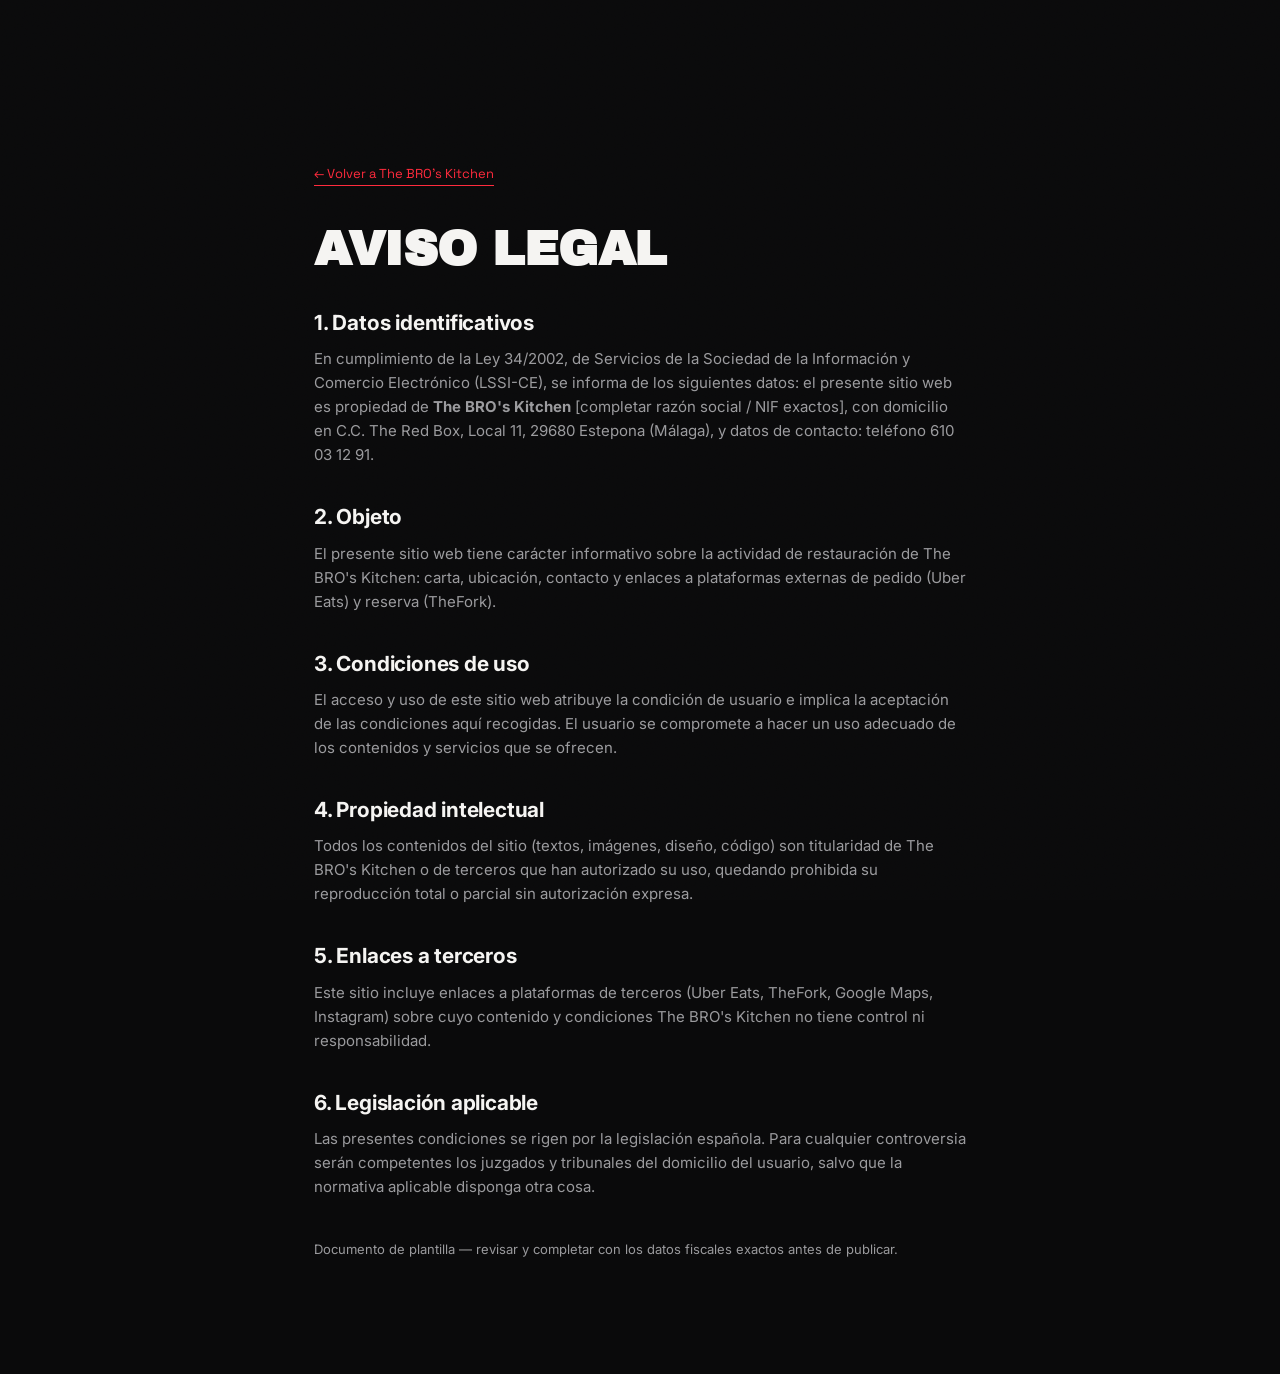
==== legal/aviso-legal.html @ 8e73193a "Primera versión: landing The BRO's Kitchen (asian fusion & burgers, Estepona) Página de una sola sec" ====
<!DOCTYPE html>
<html lang="es">
<head>
<meta charset="UTF-8">
<meta name="viewport" content="width=device-width, initial-scale=1">
<title>Aviso legal — The BRO's Kitchen</title>
<meta name="robots" content="noindex, follow">
<link rel="icon" type="image/svg+xml" href="../img/favicon.svg">
<link rel="preconnect" href="https://fonts.googleapis.com">
<link href="https://fonts.googleapis.com/css2?family=Archivo+Black&family=Inter:wght@400;500;600;700&family=Space+Grotesk:wght@500;600;700&display=swap" rel="stylesheet">
<link rel="stylesheet" href="../css/style.css">
</head>
<body>
<div class="grain"></div>
<div class="legal-page">
  <a href="../index.html" class="legal-back">← Volver a The BRO's Kitchen</a>
  <h1>Aviso legal</h1>

  <h2>1. Datos identificativos</h2>
  <p>En cumplimiento de la Ley 34/2002, de Servicios de la Sociedad de la Información y Comercio Electrónico (LSSI-CE), se informa de los siguientes datos: el presente sitio web es propiedad de <strong>The BRO's Kitchen</strong> [completar razón social / NIF exactos], con domicilio en C.C. The Red Box, Local 11, 29680 Estepona (Málaga), y datos de contacto: teléfono 610 03 12 91.</p>

  <h2>2. Objeto</h2>
  <p>El presente sitio web tiene carácter informativo sobre la actividad de restauración de The BRO's Kitchen: carta, ubicación, contacto y enlaces a plataformas externas de pedido (Uber Eats) y reserva (TheFork).</p>

  <h2>3. Condiciones de uso</h2>
  <p>El acceso y uso de este sitio web atribuye la condición de usuario e implica la aceptación de las condiciones aquí recogidas. El usuario se compromete a hacer un uso adecuado de los contenidos y servicios que se ofrecen.</p>

  <h2>4. Propiedad intelectual</h2>
  <p>Todos los contenidos del sitio (textos, imágenes, diseño, código) son titularidad de The BRO's Kitchen o de terceros que han autorizado su uso, quedando prohibida su reproducción total o parcial sin autorización expresa.</p>

  <h2>5. Enlaces a terceros</h2>
  <p>Este sitio incluye enlaces a plataformas de terceros (Uber Eats, TheFork, Google Maps, Instagram) sobre cuyo contenido y condiciones The BRO's Kitchen no tiene control ni responsabilidad.</p>

  <h2>6. Legislación aplicable</h2>
  <p>Las presentes condiciones se rigen por la legislación española. Para cualquier controversia serán competentes los juzgados y tribunales del domicilio del usuario, salvo que la normativa aplicable disponga otra cosa.</p>

  <p style="margin-top:40px; font-size:13px;">Documento de plantilla — revisar y completar con los datos fiscales exactos antes de publicar.</p>
</div>
<script>document.querySelector('.legal-page').style.opacity=1;</script>
</body>
</html>
---- css/style.css ----
/* ==========================================================================
   THE BRO'S KITCHEN — stylesheet
   ========================================================================== */

:root {
  --black: #0a0a0b;
  --carbon: #111113;
  --carbon-2: #17171a;
  --line: rgba(255, 255, 255, 0.1);
  --line-soft: rgba(255, 255, 255, 0.06);
  --white: #f5f4f2;
  --grey: #9a9a9d;
  --grey-dim: #6a6a6d;
  --accent: #ff2a3c;
  --accent-2: #ff5a3c;
  --accent-glow: rgba(255, 42, 60, 0.45);

  --f-display: 'Archivo Black', 'Arial Black', sans-serif;
  --f-body: 'Inter', 'Helvetica Neue', Arial, sans-serif;
  --f-mono: 'Space Grotesk', 'Inter', sans-serif;

  --container: 1360px;
  --pad: clamp(20px, 5vw, 64px);
  --radius: 2px;

  --ease: cubic-bezier(0.65, 0, 0.15, 1);
  --ease-out: cubic-bezier(0.16, 1, 0.3, 1);
}

/* ---------- reset ---------- */
* {
  margin: 0;
  padding: 0;
  box-sizing: border-box;
}

html {
  scroll-behavior: smooth;
  background: var(--black);
}

html.no-scroll,
body.no-scroll {
  overflow: hidden;
  height: 100%;
}

body {
  background: var(--black);
  color: var(--white);
  font-family: var(--f-body);
  font-size: 16px;
  line-height: 1.6;
  -webkit-font-smoothing: antialiased;
  -moz-osx-font-smoothing: grayscale;
  overflow-x: hidden;
  position: relative;
}

img {
  max-width: 100%;
  display: block;
}

a {
  color: inherit;
  text-decoration: none;
}

ul {
  list-style: none;
}

button {
  font: inherit;
  color: inherit;
  background: none;
  border: none;
  cursor: pointer;
}

::selection {
  background: var(--accent);
  color: var(--black);
}

:focus-visible {
  outline: 2px solid var(--accent);
  outline-offset: 3px;
}

/* film grain overlay */
.grain {
  position: fixed;
  inset: 0;
  z-index: 9000;
  pointer-events: none;
  opacity: 0.05;
  mix-blend-mode: overlay;
  background-image: url("data:image/svg+xml,%3Csvg xmlns='http://www.w3.org/2000/svg' width='120' height='120'%3E%3Cfilter id='n'%3E%3CfeTurbulence type='fractalNoise' baseFrequency='0.9' numOctaves='2' stitchTiles='stitch'/%3E%3C/filter%3E%3Crect width='100%25' height='100%25' filter='url(%23n)'/%3E%3C/svg%3E");
}

.container {
  max-width: var(--container);
  margin: 0 auto;
  padding: 0 var(--pad);
}

.section {
  position: relative;
  padding: clamp(80px, 12vw, 160px) 0;
  border-top: 1px solid var(--line-soft);
}

.section-head {
  display: flex;
  align-items: flex-end;
  justify-content: space-between;
  gap: 24px;
  margin-bottom: clamp(40px, 6vw, 80px);
  flex-wrap: wrap;
}

.eyebrow {
  display: flex;
  align-items: center;
  gap: 12px;
  font-family: var(--f-mono);
  font-size: 13px;
  letter-spacing: 0.14em;
  text-transform: uppercase;
  color: var(--accent);
  margin-bottom: 18px;
}

.eyebrow .num {
  font-weight: 700;
}

.eyebrow::before {
  content: '';
  width: 28px;
  height: 1px;
  background: var(--accent);
}

h1, h2, h3, h4 {
  font-family: var(--f-display);
  text-transform: uppercase;
  line-height: 0.98;
  letter-spacing: -0.01em;
}

.h-xl {
  font-size: clamp(2.6rem, 8vw, 6.4rem);
}

.h-lg {
  font-size: clamp(2.1rem, 5.4vw, 4rem);
}

.h-md {
  font-size: clamp(1.5rem, 3vw, 2.2rem);
}

.lede {
  font-size: clamp(1.05rem, 1.6vw, 1.25rem);
  color: var(--grey);
  max-width: 46ch;
  font-weight: 400;
}

.text-accent { color: var(--accent); }
.text-grey { color: var(--grey); }

/* ---------- buttons ---------- */
.btn {
  position: relative;
  display: inline-flex;
  align-items: center;
  gap: 10px;
  padding: 17px 30px;
  font-family: var(--f-mono);
  font-weight: 600;
  font-size: 14px;
  letter-spacing: 0.06em;
  text-transform: uppercase;
  border: 1px solid transparent;
  border-radius: var(--radius);
  overflow: hidden;
  isolation: isolate;
  white-space: nowrap;
}

.btn span { position: relative; z-index: 2; }

.btn-solid {
  background: var(--accent);
  color: var(--black);
}

.btn-solid:hover { color: var(--white); }

.btn-solid::before {
  content: '';
  position: absolute;
  inset: 0;
  background: #000;
  transform: translateY(101%);
  transition: transform 0.45s var(--ease-out);
  z-index: 1;
}

.btn-solid:hover::before { transform: translateY(0); }

.btn-outline {
  background: transparent;
  color: var(--white);
  border-color: rgba(255, 255, 255, 0.35);
  transition: border-color 0.3s var(--ease), color 0.3s var(--ease);
}

.btn-outline:hover {
  border-color: var(--accent);
  color: var(--accent);
}

.btn-block {
  width: 100%;
  justify-content: center;
  padding: 22px 30px;
  font-size: 15px;
}

.btn-arrow {
  transition: transform 0.35s var(--ease-out);
}

.btn:hover .btn-arrow { transform: translateX(4px); }

/* ---------- preloader ---------- */
.preloader {
  position: fixed;
  inset: 0;
  z-index: 10000;
  background: var(--black);
  display: flex;
  align-items: center;
  justify-content: center;
  flex-direction: column;
  gap: 18px;
}

.preloader-word {
  font-family: var(--f-display);
  font-size: clamp(1.6rem, 6vw, 3.2rem);
  letter-spacing: 0.02em;
  display: flex;
  overflow: hidden;
}

.preloader-word span {
  display: inline-block;
  transform: translateY(110%);
}

.preloader-bar {
  width: clamp(180px, 30vw, 280px);
  height: 2px;
  background: var(--line);
  overflow: hidden;
}

.preloader-bar i {
  display: block;
  width: 0%;
  height: 100%;
  background: var(--accent);
}

/* ---------- custom cursor ---------- */
.cursor-dot {
  position: fixed;
  top: 0;
  left: 0;
  width: 8px;
  height: 8px;
  border-radius: 50%;
  background: var(--accent);
  pointer-events: none;
  z-index: 9500;
  transform: translate(-50%, -50%);
  mix-blend-mode: difference;
}

.cursor-ring {
  position: fixed;
  top: 0;
  left: 0;
  width: 36px;
  height: 36px;
  border-radius: 50%;
  border: 1px solid var(--accent);
  pointer-events: none;
  z-index: 9499;
  transform: translate(-50%, -50%);
  transition: width 0.25s var(--ease-out), height 0.25s var(--ease-out), opacity 0.25s var(--ease-out);
}

.cursor-ring.is-active {
  width: 60px;
  height: 60px;
  opacity: 0.6;
}

@media (hover: none), (pointer: coarse) {
  .cursor-dot, .cursor-ring { display: none; }
}

/* ---------- header ---------- */
.site-header {
  position: fixed;
  top: 0;
  left: 0;
  right: 0;
  z-index: 900;
  padding: 22px 0;
  transition: padding 0.4s var(--ease), background-color 0.4s var(--ease), border-color 0.4s var(--ease), backdrop-filter 0.4s var(--ease);
  border-bottom: 1px solid transparent;
}

.site-header.is-scrolled {
  padding: 14px 0;
  background: rgba(10, 10, 11, 0.86);
  backdrop-filter: blur(10px);
  border-color: var(--line-soft);
}

.site-header .container {
  display: flex;
  align-items: center;
  justify-content: space-between;
  gap: 20px;
}

.wordmark {
  font-family: var(--f-display);
  font-size: clamp(15px, 1.6vw, 19px);
  letter-spacing: -0.01em;
  display: flex;
  align-items: center;
  gap: 10px;
}

.wordmark .dot { color: var(--accent); }

.nav-links {
  display: flex;
  align-items: center;
  gap: clamp(18px, 2.4vw, 34px);
}

.nav-links a {
  position: relative;
  font-family: var(--f-mono);
  font-size: 13px;
  letter-spacing: 0.06em;
  text-transform: uppercase;
  color: var(--white);
  padding-bottom: 4px;
}

.nav-links a::after {
  content: '';
  position: absolute;
  left: 0;
  bottom: 0;
  width: 100%;
  height: 1px;
  background: var(--accent);
  transform: scaleX(0);
  transform-origin: right;
  transition: transform 0.35s var(--ease-out);
}

.nav-links a:hover::after {
  transform: scaleX(1);
  transform-origin: left;
}

.header-actions {
  display: flex;
  align-items: center;
  gap: 18px;
}

.nav-cta {
  padding: 13px 24px;
  font-size: 12.5px;
}

.burger {
  display: none;
  flex-direction: column;
  justify-content: center;
  gap: 6px;
  width: 32px;
  height: 32px;
  z-index: 1100;
  position: relative;
}

.burger span {
  display: block;
  width: 100%;
  height: 2px;
  background: var(--white);
  transition: transform 0.35s var(--ease), opacity 0.35s var(--ease), background 0.35s var(--ease);
}

.burger.is-open span:nth-child(1) { transform: translateY(8px) rotate(45deg); }
.burger.is-open span:nth-child(2) { opacity: 0; }
.burger.is-open span:nth-child(3) { transform: translateY(-8px) rotate(-45deg); }

/* mobile menu */
.mobile-menu {
  position: fixed;
  inset: 0;
  z-index: 1000;
  background: var(--black);
  display: flex;
  flex-direction: column;
  justify-content: center;
  padding: var(--pad);
  visibility: hidden;
  opacity: 0;
  pointer-events: none;
}

.mobile-menu.is-open {
  visibility: visible;
  opacity: 1;
  pointer-events: auto;
}

.mobile-menu nav {
  display: flex;
  flex-direction: column;
  gap: 6px;
  margin-bottom: 40px;
}

.mobile-menu nav a {
  font-family: var(--f-display);
  font-size: clamp(2.2rem, 11vw, 3.4rem);
  text-transform: uppercase;
  color: var(--white);
  opacity: 0;
  transform: translateY(30px);
}

.mobile-menu .btn {
  align-self: flex-start;
  opacity: 0;
  transform: translateY(20px);
}

.mobile-menu-foot {
  position: absolute;
  bottom: var(--pad);
  left: var(--pad);
  right: var(--pad);
  display: flex;
  justify-content: space-between;
  font-family: var(--f-mono);
  font-size: 12px;
  color: var(--grey-dim);
  letter-spacing: 0.05em;
}

/* ---------- hero ---------- */
.hero {
  position: relative;
  min-height: 100svh;
  display: flex;
  flex-direction: column;
  justify-content: flex-end;
  overflow: hidden;
  padding-top: 120px;
}

.hero-media {
  position: absolute;
  inset: 0;
  z-index: -2;
}

.hero-media img {
  width: 100%;
  height: 100%;
  object-fit: cover;
  transform: scale(1.15);
}

.hero-media::after {
  content: '';
  position: absolute;
  inset: 0;
  background:
    linear-gradient(180deg, rgba(10, 10, 11, 0.55) 0%, rgba(10, 10, 11, 0.25) 35%, rgba(10, 10, 11, 0.75) 78%, var(--black) 100%),
    linear-gradient(90deg, rgba(10, 10, 11, 0.5) 0%, transparent 40%);
}

.hero-badge {
  display: inline-flex;
  align-items: center;
  gap: 8px;
  align-self: flex-start;
  padding: 9px 16px;
  border: 1px solid rgba(255, 255, 255, 0.25);
  border-radius: 999px;
  font-family: var(--f-mono);
  font-size: 12.5px;
  letter-spacing: 0.05em;
  background: rgba(10, 10, 11, 0.4);
  backdrop-filter: blur(6px);
  margin-bottom: 26px;
}

.hero-badge .star { color: var(--accent); }

.hero-content {
  padding: 0 0 clamp(50px, 8vw, 96px);
}

.hero-title {
  font-size: clamp(2.9rem, 10vw, 8.4rem);
  overflow: hidden;
}

.hero-title .line {
  overflow: hidden;
  display: block;
}

.hero-title .line span {
  display: block;
  transform: translateY(110%);
}

.hero-bottom {
  display: flex;
  align-items: flex-end;
  justify-content: space-between;
  gap: 30px;
  flex-wrap: wrap;
  margin-top: 30px;
}

.hero-sub {
  max-width: 42ch;
  color: var(--grey);
  font-size: clamp(1rem, 1.4vw, 1.15rem);
}

.hero-actions {
  display: flex;
  gap: 14px;
  flex-wrap: wrap;
}

.scroll-cue {
  position: absolute;
  right: var(--pad);
  bottom: 28px;
  display: flex;
  align-items: center;
  gap: 10px;
  font-family: var(--f-mono);
  font-size: 11px;
  letter-spacing: 0.15em;
  text-transform: uppercase;
  color: var(--grey);
  writing-mode: vertical-rl;
}

.scroll-cue .line-anim {
  width: 1px;
  height: 60px;
  background: linear-gradient(var(--grey-dim), transparent);
  position: relative;
  overflow: hidden;
}

.scroll-cue .line-anim::after {
  content: '';
  position: absolute;
  top: -100%;
  left: 0;
  width: 100%;
  height: 100%;
  background: var(--accent);
  animation: cue 2.2s ease-in-out infinite;
}

@keyframes cue {
  0% { top: -100%; }
  50% { top: 100%; }
  100% { top: 100%; }
}

/* ---------- especialidades ---------- */
.specialties-grid {
  display: grid;
  grid-template-columns: repeat(12, 1fr);
  gap: clamp(16px, 2vw, 28px);
}

.specialty-card {
  position: relative;
  border-radius: var(--radius);
  overflow: hidden;
  aspect-ratio: 4 / 5;
  grid-column: span 6;
}

.specialty-card:nth-child(1) { grid-column: span 7; }
.specialty-card:nth-child(2) { grid-column: span 5; }
.specialty-card:nth-child(3) { grid-column: span 5; }
.specialty-card:nth-child(4) { grid-column: span 7; }

.specialty-media {
  position: absolute;
  inset: 0;
}

.specialty-media img {
  width: 100%;
  height: 100%;
  object-fit: cover;
  transition: transform 0.7s var(--ease-out);
}

.specialty-card:hover .specialty-media img {
  transform: scale(1.08);
}

.specialty-card::before {
  content: '';
  position: absolute;
  inset: 0;
  z-index: 1;
  background: linear-gradient(180deg, rgba(10, 10, 11, 0) 40%, rgba(10, 10, 11, 0.92) 100%);
}

.specialty-info {
  position: absolute;
  left: 0;
  right: 0;
  bottom: 0;
  z-index: 2;
  padding: clamp(20px, 3vw, 34px);
  display: flex;
  align-items: flex-end;
  justify-content: space-between;
  gap: 12px;
}

.specialty-info h3 {
  font-size: clamp(1.4rem, 2.6vw, 2rem);
}

.specialty-tag {
  font-family: var(--f-mono);
  font-size: 12px;
  color: var(--accent);
  letter-spacing: 0.08em;
  text-transform: uppercase;
  margin-bottom: 8px;
  display: block;
}

.specialty-price {
  font-family: var(--f-mono);
  font-size: 14px;
  color: var(--white);
  border: 1px solid rgba(255, 255, 255, 0.35);
  border-radius: 999px;
  padding: 8px 14px;
  white-space: nowrap;
  opacity: 0;
  transform: translateY(8px);
  transition: opacity 0.35s var(--ease-out), transform 0.35s var(--ease-out);
}

.specialty-card:hover .specialty-price {
  opacity: 1;
  transform: translateY(0);
}

/* ---------- carta ---------- */
.menu-note {
  margin-top: -20px;
  margin-bottom: 50px;
  font-family: var(--f-mono);
  font-size: 13px;
  color: var(--grey);
  display: flex;
  gap: 20px;
  flex-wrap: wrap;
}

.menu-note span { color: var(--accent); }

.menu-categories {
  display: flex;
  flex-direction: column;
}

.menu-cat {
  display: grid;
  grid-template-columns: 200px 1fr;
  gap: clamp(20px, 4vw, 60px);
  padding: clamp(36px, 5vw, 56px) 0;
  border-top: 1px solid var(--line-soft);
}

.menu-cat:last-child { border-bottom: 1px solid var(--line-soft); }

.menu-cat-media {
  border-radius: var(--radius);
  overflow: hidden;
  aspect-ratio: 4/3;
}

.menu-cat-media img {
  width: 100%;
  height: 100%;
  object-fit: cover;
}

.menu-cat-head {
  display: flex;
  align-items: baseline;
  justify-content: space-between;
  margin-bottom: 22px;
  gap: 16px;
}

.menu-cat-head h3 {
  font-size: clamp(1.4rem, 2.6vw, 2.1rem);
}

.menu-cat-index {
  font-family: var(--f-mono);
  color: var(--accent);
  font-size: 14px;
}

.menu-items {
  display: flex;
  flex-direction: column;
  gap: 4px;
}

.menu-item {
  display: flex;
  align-items: baseline;
  gap: 10px;
  padding: 14px 0;
  border-bottom: 1px dashed var(--line-soft);
}

.menu-item:last-child { border-bottom: none; }

.menu-item-name {
  font-weight: 600;
  font-size: 1.02rem;
}

.menu-item-tags {
  font-size: 12px;
  color: var(--accent);
  font-family: var(--f-mono);
}

.menu-item-desc {
  color: var(--grey);
  font-size: 0.92rem;
  flex: 1 1 260px;
}

.menu-item-leader {
  flex: 1 1 20px;
  border-bottom: 1px dotted var(--grey-dim);
  min-width: 20px;
  transform: translateY(-4px);
}

.menu-item-price {
  font-family: var(--f-mono);
  font-weight: 600;
  white-space: nowrap;
}

.menu-cta {
  margin-top: 56px;
  display: flex;
  justify-content: center;
}

/* ---------- nosotros ---------- */
.about-grid {
  display: grid;
  grid-template-columns: 1fr 1fr;
  gap: clamp(30px, 5vw, 80px);
  align-items: center;
}

.about-media {
  position: relative;
  aspect-ratio: 4/5;
  border-radius: var(--radius);
  overflow: hidden;
}

.about-media img {
  width: 100%;
  height: 100%;
  object-fit: cover;
}

.about-text p {
  color: var(--grey);
  font-size: clamp(1rem, 1.4vw, 1.12rem);
  margin-bottom: 20px;
  max-width: 52ch;
}

.about-text p strong {
  color: var(--white);
  font-weight: 600;
}

.stats-row {
  display: grid;
  grid-template-columns: repeat(4, 1fr);
  gap: 20px;
  margin-top: 50px;
  padding-top: 40px;
  border-top: 1px solid var(--line-soft);
}

.stat {
  display: flex;
  flex-direction: column;
  gap: 6px;
}

.stat-num {
  font-family: var(--f-display);
  font-size: clamp(1.8rem, 3.4vw, 2.8rem);
  color: var(--accent);
  display: flex;
  align-items: baseline;
  gap: 2px;
}

.stat-label {
  font-family: var(--f-mono);
  font-size: 12px;
  color: var(--grey);
  text-transform: uppercase;
  letter-spacing: 0.04em;
}

/* ---------- galeria ---------- */
.gallery-grid {
  display: grid;
  grid-template-columns: repeat(6, 1fr);
  grid-auto-rows: 110px;
  gap: clamp(10px, 1.4vw, 18px);
}

.gallery-item {
  position: relative;
  border-radius: var(--radius);
  overflow: hidden;
  grid-column: span 2;
}

.gallery-item:nth-child(1) { grid-row: span 4; }
.gallery-item:nth-child(2) { grid-row: span 3; }
.gallery-item:nth-child(3) { grid-row: span 5; grid-column: span 2; }
.gallery-item:nth-child(4) { grid-row: span 3; }
.gallery-item:nth-child(5) { grid-row: span 4; }
.gallery-item:nth-child(6) { grid-row: span 3; }

.gallery-item img {
  width: 100%;
  height: 100%;
  object-fit: cover;
  transition: transform 0.6s var(--ease-out), filter 0.6s var(--ease-out);
  filter: grayscale(0.35) brightness(0.85);
}

.gallery-item:hover img {
  transform: scale(1.06);
  filter: grayscale(0) brightness(1);
}

.gallery-item::after {
  content: '';
  position: absolute;
  inset: 0;
  border: 1px solid rgba(255, 42, 60, 0);
  transition: border-color 0.4s var(--ease);
  pointer-events: none;
}

.gallery-item:hover::after {
  border-color: var(--accent-glow);
}

/* ---------- opiniones ---------- */
.reviews-wrap {
  display: grid;
  grid-template-columns: 0.9fr 1.6fr;
  gap: clamp(30px, 5vw, 70px);
  align-items: center;
}

.reviews-rating {
  display: flex;
  flex-direction: column;
  gap: 10px;
}

.reviews-rating .big-num {
  font-family: var(--f-display);
  font-size: clamp(4rem, 9vw, 7rem);
  color: var(--accent);
  line-height: 0.9;
}

.reviews-stars {
  color: var(--accent);
  letter-spacing: 3px;
  font-size: 18px;
}

.reviews-count {
  color: var(--grey);
  font-family: var(--f-mono);
  font-size: 13px;
}

.reviews-link {
  margin-top: 10px;
  font-family: var(--f-mono);
  font-size: 13px;
  border-bottom: 1px solid var(--accent);
  width: fit-content;
  padding-bottom: 2px;
}

.review-carousel {
  position: relative;
  overflow: hidden;
}

.review-track {
  display: flex;
  transition: transform 0.6s var(--ease);
}

.review-card {
  flex: 0 0 100%;
  padding: clamp(30px, 4vw, 50px);
  background: var(--carbon);
  border: 1px solid var(--line-soft);
  border-radius: var(--radius);
}

.review-quote {
  font-family: var(--f-display);
  font-size: clamp(1.15rem, 2vw, 1.6rem);
  text-transform: none;
  line-height: 1.3;
  margin-bottom: 24px;
  letter-spacing: 0;
}

.review-meta {
  display: flex;
  align-items: center;
  justify-content: space-between;
  font-family: var(--f-mono);
  font-size: 13px;
  color: var(--grey);
}

.review-meta .stars { color: var(--accent); letter-spacing: 2px; }

.review-controls {
  display: flex;
  gap: 12px;
  margin-top: 26px;
}

.review-controls button {
  width: 44px;
  height: 44px;
  border: 1px solid var(--line);
  border-radius: 50%;
  display: flex;
  align-items: center;
  justify-content: center;
  transition: border-color 0.3s var(--ease), background 0.3s var(--ease);
}

.review-controls button:hover {
  border-color: var(--accent);
  background: rgba(255, 42, 60, 0.08);
}

/* ---------- pedidos / contacto ---------- */
.order-grid {
  display: grid;
  grid-template-columns: repeat(2, 1fr);
  gap: clamp(16px, 2vw, 24px);
  margin-bottom: 50px;
}

.order-card {
  position: relative;
  padding: clamp(30px, 4vw, 48px);
  border: 1px solid var(--line);
  border-radius: var(--radius);
  display: flex;
  flex-direction: column;
  gap: 18px;
  justify-content: space-between;
  min-height: 220px;
  transition: border-color 0.35s var(--ease), background 0.35s var(--ease), transform 0.35s var(--ease-out);
  overflow: hidden;
}

.order-card:hover {
  border-color: var(--accent);
  transform: translateY(-4px);
}

.order-card .order-top {
  display: flex;
  align-items: flex-start;
  justify-content: space-between;
}

.order-card h3 {
  font-size: clamp(1.6rem, 3vw, 2.3rem);
}

.order-tag {
  font-family: var(--f-mono);
  font-size: 12px;
  letter-spacing: 0.08em;
  color: var(--grey);
  text-transform: uppercase;
}

.order-arrow {
  width: 44px;
  height: 44px;
  border-radius: 50%;
  border: 1px solid var(--line);
  display: flex;
  align-items: center;
  justify-content: center;
  transition: transform 0.35s var(--ease-out), border-color 0.3s var(--ease), background 0.3s var(--ease);
}

.order-card:hover .order-arrow {
  transform: rotate(45deg);
  border-color: var(--accent);
  background: var(--accent);
  color: var(--black);
}

.contact-row {
  display: flex;
  flex-wrap: wrap;
  gap: 16px 40px;
  align-items: center;
  justify-content: space-between;
  padding-top: 34px;
  border-top: 1px solid var(--line-soft);
}

.contact-links {
  display: flex;
  flex-wrap: wrap;
  gap: 30px;
  font-family: var(--f-mono);
  font-size: 14px;
}

.contact-links a {
  border-bottom: 1px solid transparent;
  transition: border-color 0.3s var(--ease), color 0.3s var(--ease);
}

.contact-links a:hover {
  border-color: var(--accent);
  color: var(--accent);
}

.service-tags {
  display: flex;
  gap: 10px;
  flex-wrap: wrap;
}

.service-tags span {
  font-family: var(--f-mono);
  font-size: 11.5px;
  letter-spacing: 0.06em;
  text-transform: uppercase;
  padding: 8px 14px;
  border: 1px solid var(--line);
  border-radius: 999px;
  color: var(--grey);
}

/* ---------- ubicacion ---------- */
.location-grid {
  display: grid;
  grid-template-columns: 1fr 1.3fr;
  gap: clamp(30px, 5vw, 60px);
}

.location-info dl {
  display: grid;
  gap: 22px;
  margin: 28px 0 34px;
}

.location-info dt {
  font-family: var(--f-mono);
  font-size: 12px;
  text-transform: uppercase;
  letter-spacing: 0.06em;
  color: var(--accent);
  margin-bottom: 6px;
}

.location-info dd {
  font-size: 1.05rem;
}

.map-frame {
  position: relative;
  border-radius: var(--radius);
  overflow: hidden;
  aspect-ratio: 4/3;
  border: 1px solid var(--line);
  filter: grayscale(0.5) invert(0.92) contrast(0.9);
}

.map-frame iframe {
  width: 100%;
  height: 100%;
  border: 0;
}

/* ---------- footer ---------- */
.site-footer {
  padding: clamp(60px, 8vw, 90px) 0 30px;
  border-top: 1px solid var(--line-soft);
}

.footer-top {
  display: grid;
  grid-template-columns: 1.4fr 0.8fr 0.8fr 1fr;
  gap: 40px;
  padding-bottom: 50px;
}

.footer-brand {
  display: flex;
  flex-direction: column;
  gap: 18px;
}

.footer-brand img { width: 56px; }

.footer-brand p {
  color: var(--grey);
  font-size: 14px;
  max-width: 32ch;
}

.footer-col h4 {
  font-family: var(--f-mono);
  font-size: 12px;
  text-transform: uppercase;
  letter-spacing: 0.08em;
  color: var(--grey-dim);
  margin-bottom: 16px;
  font-weight: 600;
}

.footer-col ul {
  display: flex;
  flex-direction: column;
  gap: 10px;
}

.footer-col a {
  font-size: 14px;
  color: var(--white);
  transition: color 0.3s var(--ease);
}

.footer-col a:hover { color: var(--accent); }

.footer-bottom {
  display: flex;
  justify-content: space-between;
  align-items: center;
  gap: 16px;
  padding-top: 26px;
  border-top: 1px solid var(--line-soft);
  font-family: var(--f-mono);
  font-size: 12.5px;
  color: var(--grey-dim);
  flex-wrap: wrap;
}

.footer-bottom a { color: var(--grey-dim); }
.footer-bottom a:hover { color: var(--accent); }

/* ---------- whatsapp float ---------- */
.wa-float {
  position: fixed;
  right: 22px;
  bottom: 22px;
  z-index: 800;
  width: 58px;
  height: 58px;
  border-radius: 50%;
  background: #25d366;
  display: flex;
  align-items: center;
  justify-content: center;
  box-shadow: 0 8px 24px rgba(0, 0, 0, 0.45);
  transition: transform 0.3s var(--ease-out);
}

.wa-float:hover { transform: scale(1.08); }

/* ---------- cookie banner ---------- */
.cookie-banner {
  position: fixed;
  left: 20px;
  right: 20px;
  bottom: 20px;
  z-index: 950;
  max-width: 560px;
  margin: 0 auto;
  background: var(--carbon);
  border: 1px solid var(--line);
  border-radius: var(--radius);
  padding: 22px 24px;
  display: flex;
  flex-wrap: wrap;
  align-items: center;
  gap: 16px;
  justify-content: space-between;
  transform: translateY(140%);
  transition: transform 0.5s var(--ease-out);
}

.cookie-banner.is-visible { transform: translateY(0); }

.cookie-banner p {
  font-size: 13px;
  color: var(--grey);
  flex: 1 1 260px;
}

.cookie-banner a { color: var(--white); border-bottom: 1px solid var(--accent); }

.cookie-actions {
  display: flex;
  gap: 10px;
}

.cookie-actions .btn {
  padding: 11px 18px;
  font-size: 12px;
}

/* ---------- reveal utility (GSAP hooks) ---------- */
.reveal { opacity: 0; }
.js-fade-up { opacity: 0; transform: translateY(40px); }

/* ---------- legal pages ---------- */
.legal-page {
  max-width: 780px;
  margin: 0 auto;
  padding: 160px var(--pad) 100px;
}

.legal-page h1 { font-size: clamp(2rem, 5vw, 3rem); margin-bottom: 30px; }
.legal-page h2 { font-size: 1.3rem; margin: 40px 0 14px; text-transform: none; font-family: var(--f-body); font-weight: 700; }
.legal-page p, .legal-page li { color: var(--grey); margin-bottom: 14px; font-size: 15px; }
.legal-page ul { padding-left: 20px; list-style: disc; }
.legal-page a { color: var(--accent); border-bottom: 1px solid var(--accent); }
.legal-back { display: inline-flex; align-items: center; gap: 8px; font-family: var(--f-mono); font-size: 13px; margin-bottom: 40px; color: var(--grey); }
.legal-back:hover { color: var(--accent); }

/* ==========================================================================
   Responsive
   ========================================================================== */

@media (max-width: 1080px) {
  .nav-links { display: none; }
  .burger { display: flex; }
  .footer-top { grid-template-columns: 1fr 1fr; row-gap: 40px; }
  .reviews-wrap { grid-template-columns: 1fr; }
  .location-grid { grid-template-columns: 1fr; }
}

@media (max-width: 860px) {
  .about-grid { grid-template-columns: 1fr; }
  .about-media { order: -1; aspect-ratio: 16/11; }
  .specialties-grid { grid-template-columns: repeat(2, 1fr); }
  .specialty-card,
  .specialty-card:nth-child(1),
  .specialty-card:nth-child(2),
  .specialty-card:nth-child(3),
  .specialty-card:nth-child(4) { grid-column: span 2; aspect-ratio: 3/4; }
  .stats-row { grid-template-columns: repeat(2, 1fr); }
  .order-grid { grid-template-columns: 1fr; }
  .gallery-grid { grid-template-columns: repeat(4, 1fr); grid-auto-rows: 90px; }
}

@media (max-width: 640px) {
  .section { padding: 64px 0; }
  .menu-cat { grid-template-columns: 1fr; }
  .menu-cat-media { aspect-ratio: 16/9; order: -1; }
  .specialties-grid { grid-template-columns: 1fr; }
  .specialty-card,
  .specialty-card:nth-child(1),
  .specialty-card:nth-child(2),
  .specialty-card:nth-child(3),
  .specialty-card:nth-child(4) { grid-column: 1 / -1; aspect-ratio: 4/5; }
  .gallery-grid { grid-template-columns: repeat(2, 1fr); grid-auto-rows: 130px; }
  .gallery-item, .gallery-item:nth-child(3) { grid-column: span 1; }
  .footer-top { grid-template-columns: 1fr; }
  .footer-bottom { flex-direction: column; align-items: flex-start; }
  .contact-row { flex-direction: column; align-items: flex-start; }
  .hero { padding-top: 100px; }
  .hero-bottom { flex-direction: column; align-items: flex-start; }
  .reviews-rating { flex-direction: row; align-items: center; flex-wrap: wrap; gap: 16px 20px; }
  .cookie-banner { left: 12px; right: 12px; bottom: 12px; padding: 18px; }
}
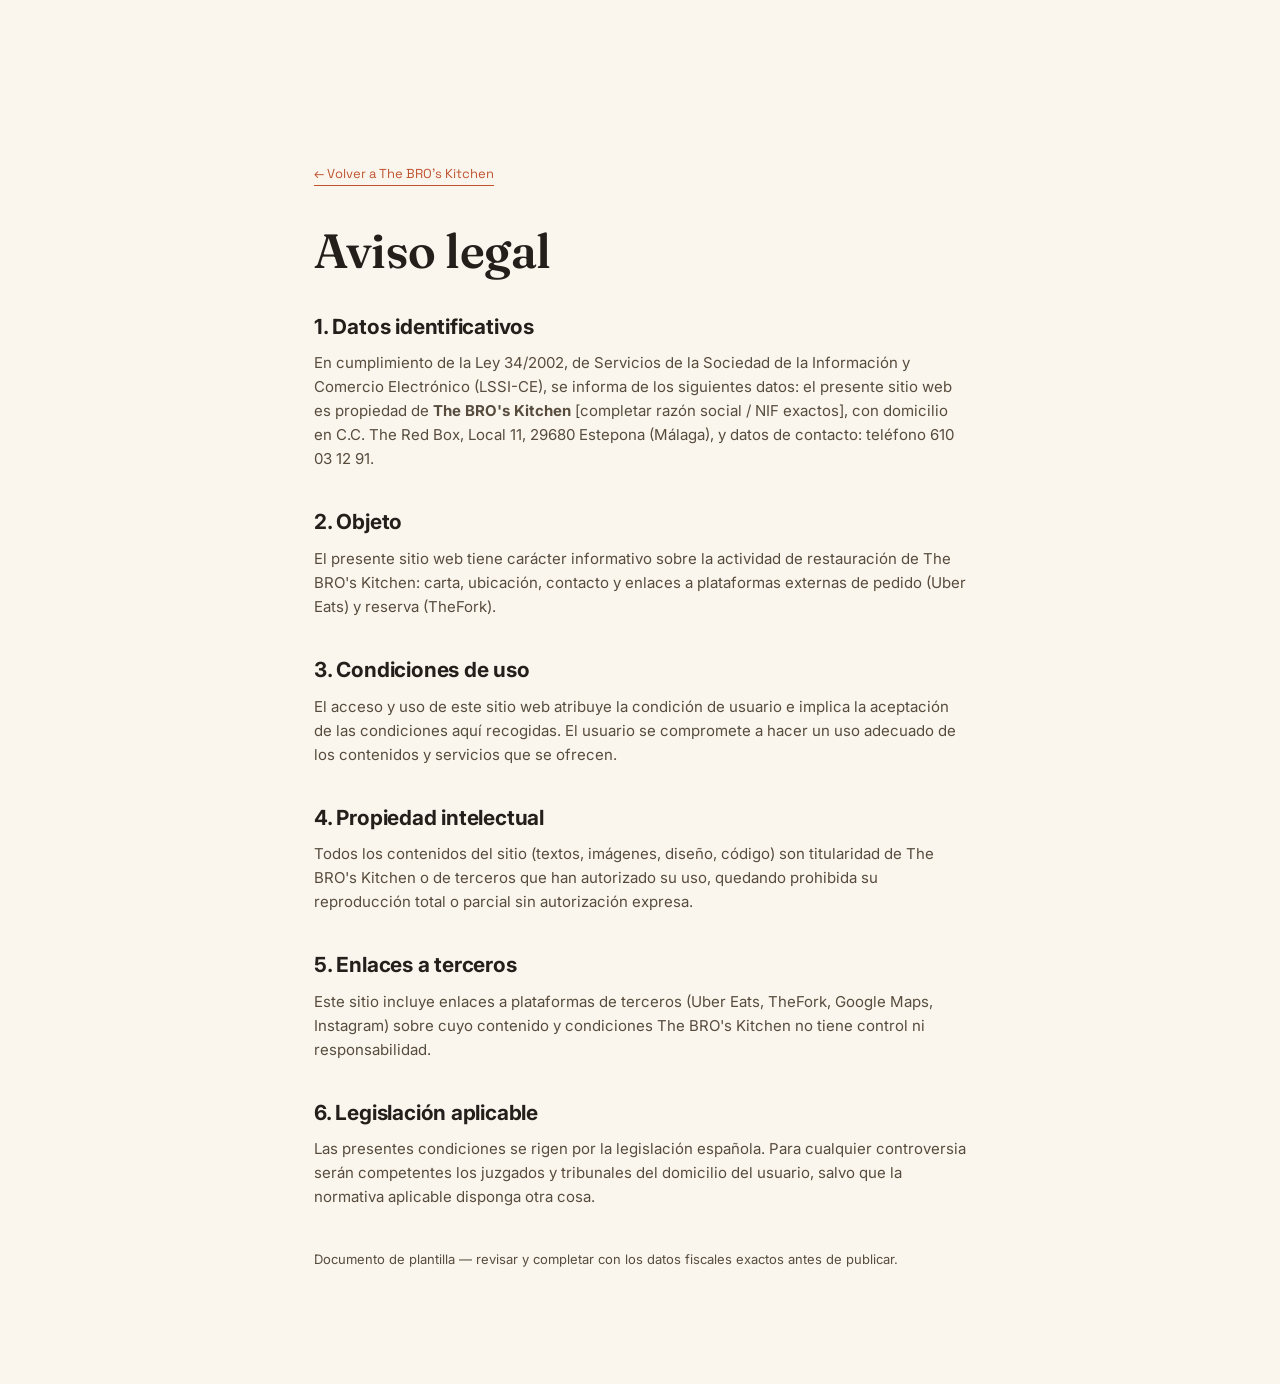
==== commit 2b1fdbc9: "Rediseño completo: de neón urbano oscuro a editorial cálido y claro Nueva dirección visual de arriba" ====
--- a/legal/aviso-legal.html
+++ b/legal/aviso-legal.html
@@ -5,13 +5,13 @@
 <meta name="viewport" content="width=device-width, initial-scale=1">
 <title>Aviso legal — The BRO's Kitchen</title>
 <meta name="robots" content="noindex, follow">
+<meta name="theme-color" content="#faf6ee">
 <link rel="icon" type="image/svg+xml" href="../img/favicon.svg">
 <link rel="preconnect" href="https://fonts.googleapis.com">
-<link href="https://fonts.googleapis.com/css2?family=Archivo+Black&family=Inter:wght@400;500;600;700&family=Space+Grotesk:wght@500;600;700&display=swap" rel="stylesheet">
+<link href="https://fonts.googleapis.com/css2?family=Fraunces:ital,wght@0,500;0,600;0,700;1,500&family=Inter:wght@400;500;600;700&family=Space+Grotesk:wght@500;600;700&display=swap" rel="stylesheet">
 <link rel="stylesheet" href="../css/style.css">
 </head>
 <body>
-<div class="grain"></div>
 <div class="legal-page">
   <a href="../index.html" class="legal-back">← Volver a The BRO's Kitchen</a>
   <h1>Aviso legal</h1>
--- a/css/style.css
+++ b/css/style.css
@@ -1,27 +1,34 @@
 /* ==========================================================================
    THE BRO'S KITCHEN — stylesheet
+   Editorial cálido: crema, terracota, verde oliva, serif display.
    ========================================================================== */
 
 :root {
-  --black: #0a0a0b;
-  --carbon: #111113;
-  --carbon-2: #17171a;
-  --line: rgba(255, 255, 255, 0.1);
-  --line-soft: rgba(255, 255, 255, 0.06);
-  --white: #f5f4f2;
-  --grey: #9a9a9d;
-  --grey-dim: #6a6a6d;
-  --accent: #ff2a3c;
-  --accent-2: #ff5a3c;
-  --accent-glow: rgba(255, 42, 60, 0.45);
-
-  --f-display: 'Archivo Black', 'Arial Black', sans-serif;
+  --cream: #faf6ee;
+  --cream-2: #f1e8d8;
+  --paper: #ffffff;
+  --ink: #241f1a;
+  --ink-soft: #574c3d;
+  --ink-dim: #948a78;
+  --line: rgba(36, 31, 26, 0.13);
+  --line-soft: rgba(36, 31, 26, 0.08);
+  --terracotta: #bf5330;
+  --terracotta-deep: #9c4326;
+  --terracotta-tint: rgba(191, 83, 48, 0.1);
+  --olive: #6e7b4f;
+  --olive-deep: #545e3c;
+
+  --f-display: 'Fraunces', Georgia, 'Times New Roman', serif;
   --f-body: 'Inter', 'Helvetica Neue', Arial, sans-serif;
   --f-mono: 'Space Grotesk', 'Inter', sans-serif;
 
   --container: 1360px;
   --pad: clamp(20px, 5vw, 64px);
-  --radius: 2px;
+  --radius-lg: 22px;
+  --radius: 14px;
+  --radius-sm: 8px;
+  --shadow-soft: 0 24px 48px -28px rgba(36, 31, 26, 0.28);
+  --shadow-tight: 0 10px 24px -14px rgba(36, 31, 26, 0.22);
 
   --ease: cubic-bezier(0.65, 0, 0.15, 1);
   --ease-out: cubic-bezier(0.16, 1, 0.3, 1);
@@ -36,7 +43,7 @@
 
 html {
   scroll-behavior: smooth;
-  background: var(--black);
+  background: var(--cream);
 }
 
 html.no-scroll,
@@ -46,8 +53,8 @@
 }
 
 body {
-  background: var(--black);
-  color: var(--white);
+  background: var(--cream);
+  color: var(--ink);
   font-family: var(--f-body);
   font-size: 16px;
   line-height: 1.6;
@@ -80,24 +87,13 @@
 }
 
 ::selection {
-  background: var(--accent);
-  color: var(--black);
+  background: var(--terracotta);
+  color: var(--cream);
 }
 
 :focus-visible {
-  outline: 2px solid var(--accent);
+  outline: 2px solid var(--terracotta);
   outline-offset: 3px;
-}
-
-/* film grain overlay */
-.grain {
-  position: fixed;
-  inset: 0;
-  z-index: 9000;
-  pointer-events: none;
-  opacity: 0.05;
-  mix-blend-mode: overlay;
-  background-image: url("data:image/svg+xml,%3Csvg xmlns='http://www.w3.org/2000/svg' width='120' height='120'%3E%3Cfilter id='n'%3E%3CfeTurbulence type='fractalNoise' baseFrequency='0.9' numOctaves='2' stitchTiles='stitch'/%3E%3C/filter%3E%3Crect width='100%25' height='100%25' filter='url(%23n)'/%3E%3C/svg%3E");
 }
 
 .container {
@@ -108,8 +104,7 @@
 
 .section {
   position: relative;
-  padding: clamp(80px, 12vw, 160px) 0;
-  border-top: 1px solid var(--line-soft);
+  padding: clamp(72px, 10vw, 140px) 0;
 }
 
 .section-head {
@@ -117,20 +112,21 @@
   align-items: flex-end;
   justify-content: space-between;
   gap: 24px;
-  margin-bottom: clamp(40px, 6vw, 80px);
+  margin-bottom: clamp(36px, 5vw, 64px);
   flex-wrap: wrap;
 }
 
 .eyebrow {
   display: flex;
   align-items: center;
-  gap: 12px;
-  font-family: var(--f-mono);
-  font-size: 13px;
+  gap: 10px;
+  font-family: var(--f-mono);
+  font-size: 12.5px;
   letter-spacing: 0.14em;
   text-transform: uppercase;
-  color: var(--accent);
-  margin-bottom: 18px;
+  color: var(--olive);
+  margin-bottom: 16px;
+  font-weight: 600;
 }
 
 .eyebrow .num {
@@ -139,39 +135,40 @@
 
 .eyebrow::before {
   content: '';
-  width: 28px;
+  width: 24px;
   height: 1px;
-  background: var(--accent);
+  background: var(--olive);
 }
 
 h1, h2, h3, h4 {
   font-family: var(--f-display);
-  text-transform: uppercase;
-  line-height: 0.98;
+  font-weight: 600;
+  line-height: 1.04;
   letter-spacing: -0.01em;
 }
 
 .h-xl {
-  font-size: clamp(2.6rem, 8vw, 6.4rem);
+  font-size: clamp(2.6rem, 6.4vw, 4.6rem);
+  font-weight: 600;
 }
 
 .h-lg {
-  font-size: clamp(2.1rem, 5.4vw, 4rem);
+  font-size: clamp(2rem, 4.4vw, 3.2rem);
 }
 
 .h-md {
-  font-size: clamp(1.5rem, 3vw, 2.2rem);
+  font-size: clamp(1.4rem, 2.6vw, 1.9rem);
 }
 
 .lede {
-  font-size: clamp(1.05rem, 1.6vw, 1.25rem);
-  color: var(--grey);
+  font-size: clamp(1rem, 1.5vw, 1.15rem);
+  color: var(--ink-soft);
   max-width: 46ch;
   font-weight: 400;
 }
 
-.text-accent { color: var(--accent); }
-.text-grey { color: var(--grey); }
+.text-accent { color: var(--terracotta); }
+.text-grey { color: var(--ink-dim); }
 
 /* ---------- buttons ---------- */
 .btn {
@@ -179,57 +176,44 @@
   display: inline-flex;
   align-items: center;
   gap: 10px;
-  padding: 17px 30px;
-  font-family: var(--f-mono);
-  font-weight: 600;
-  font-size: 14px;
-  letter-spacing: 0.06em;
-  text-transform: uppercase;
+  padding: 15px 28px;
+  font-family: var(--f-mono);
+  font-weight: 600;
+  font-size: 13.5px;
+  letter-spacing: 0.03em;
   border: 1px solid transparent;
-  border-radius: var(--radius);
-  overflow: hidden;
-  isolation: isolate;
+  border-radius: 999px;
   white-space: nowrap;
-}
-
-.btn span { position: relative; z-index: 2; }
+  transition: background 0.3s var(--ease), color 0.3s var(--ease), border-color 0.3s var(--ease), transform 0.3s var(--ease-out), box-shadow 0.3s var(--ease);
+}
 
 .btn-solid {
-  background: var(--accent);
-  color: var(--black);
-}
-
-.btn-solid:hover { color: var(--white); }
-
-.btn-solid::before {
-  content: '';
-  position: absolute;
-  inset: 0;
-  background: #000;
-  transform: translateY(101%);
-  transition: transform 0.45s var(--ease-out);
-  z-index: 1;
-}
-
-.btn-solid:hover::before { transform: translateY(0); }
+  background: var(--terracotta);
+  color: var(--cream);
+  box-shadow: var(--shadow-tight);
+}
+
+.btn-solid:hover {
+  background: var(--terracotta-deep);
+  transform: translateY(-2px);
+}
 
 .btn-outline {
   background: transparent;
-  color: var(--white);
-  border-color: rgba(255, 255, 255, 0.35);
-  transition: border-color 0.3s var(--ease), color 0.3s var(--ease);
+  color: var(--ink);
+  border-color: var(--line);
 }
 
 .btn-outline:hover {
-  border-color: var(--accent);
-  color: var(--accent);
+  border-color: var(--terracotta);
+  color: var(--terracotta);
 }
 
 .btn-block {
   width: 100%;
   justify-content: center;
-  padding: 22px 30px;
-  font-size: 15px;
+  padding: 20px 28px;
+  font-size: 14.5px;
 }
 
 .btn-arrow {
@@ -243,7 +227,7 @@
   position: fixed;
   inset: 0;
   z-index: 10000;
-  background: var(--black);
+  background: var(--cream);
   display: flex;
   align-items: center;
   justify-content: center;
@@ -253,8 +237,10 @@
 
 .preloader-word {
   font-family: var(--f-display);
-  font-size: clamp(1.6rem, 6vw, 3.2rem);
-  letter-spacing: 0.02em;
+  font-style: italic;
+  font-weight: 600;
+  font-size: clamp(1.6rem, 6vw, 3rem);
+  color: var(--ink);
   display: flex;
   overflow: hidden;
 }
@@ -265,56 +251,18 @@
 }
 
 .preloader-bar {
-  width: clamp(180px, 30vw, 280px);
+  width: clamp(160px, 26vw, 260px);
   height: 2px;
   background: var(--line);
   overflow: hidden;
+  border-radius: 2px;
 }
 
 .preloader-bar i {
   display: block;
   width: 0%;
   height: 100%;
-  background: var(--accent);
-}
-
-/* ---------- custom cursor ---------- */
-.cursor-dot {
-  position: fixed;
-  top: 0;
-  left: 0;
-  width: 8px;
-  height: 8px;
-  border-radius: 50%;
-  background: var(--accent);
-  pointer-events: none;
-  z-index: 9500;
-  transform: translate(-50%, -50%);
-  mix-blend-mode: difference;
-}
-
-.cursor-ring {
-  position: fixed;
-  top: 0;
-  left: 0;
-  width: 36px;
-  height: 36px;
-  border-radius: 50%;
-  border: 1px solid var(--accent);
-  pointer-events: none;
-  z-index: 9499;
-  transform: translate(-50%, -50%);
-  transition: width 0.25s var(--ease-out), height 0.25s var(--ease-out), opacity 0.25s var(--ease-out);
-}
-
-.cursor-ring.is-active {
-  width: 60px;
-  height: 60px;
-  opacity: 0.6;
-}
-
-@media (hover: none), (pointer: coarse) {
-  .cursor-dot, .cursor-ring { display: none; }
+  background: var(--terracotta);
 }
 
 /* ---------- header ---------- */
@@ -324,16 +272,17 @@
   left: 0;
   right: 0;
   z-index: 900;
-  padding: 22px 0;
-  transition: padding 0.4s var(--ease), background-color 0.4s var(--ease), border-color 0.4s var(--ease), backdrop-filter 0.4s var(--ease);
+  padding: 24px 0;
+  transition: padding 0.4s var(--ease), background-color 0.4s var(--ease), border-color 0.4s var(--ease), box-shadow 0.4s var(--ease);
   border-bottom: 1px solid transparent;
 }
 
 .site-header.is-scrolled {
-  padding: 14px 0;
-  background: rgba(10, 10, 11, 0.86);
+  padding: 15px 0;
+  background: rgba(250, 246, 238, 0.92);
   backdrop-filter: blur(10px);
   border-color: var(--line-soft);
+  box-shadow: var(--shadow-tight);
 }
 
 .site-header .container {
@@ -345,29 +294,32 @@
 
 .wordmark {
   font-family: var(--f-display);
-  font-size: clamp(15px, 1.6vw, 19px);
+  font-weight: 600;
+  font-size: clamp(16px, 1.7vw, 20px);
   letter-spacing: -0.01em;
   display: flex;
   align-items: center;
-  gap: 10px;
-}
-
-.wordmark .dot { color: var(--accent); }
+  gap: 8px;
+  color: var(--ink);
+}
+
+.wordmark .dot { color: var(--terracotta); font-style: italic; }
 
 .nav-links {
   display: flex;
   align-items: center;
-  gap: clamp(18px, 2.4vw, 34px);
+  gap: clamp(18px, 2.2vw, 30px);
 }
 
 .nav-links a {
   position: relative;
   font-family: var(--f-mono);
-  font-size: 13px;
-  letter-spacing: 0.06em;
+  font-size: 12.5px;
+  letter-spacing: 0.04em;
   text-transform: uppercase;
-  color: var(--white);
+  color: var(--ink-soft);
   padding-bottom: 4px;
+  transition: color 0.3s var(--ease);
 }
 
 .nav-links a::after {
@@ -377,12 +329,16 @@
   bottom: 0;
   width: 100%;
   height: 1px;
-  background: var(--accent);
+  background: var(--terracotta);
   transform: scaleX(0);
   transform-origin: right;
   transition: transform 0.35s var(--ease-out);
 }
 
+.nav-links a:hover {
+  color: var(--ink);
+}
+
 .nav-links a:hover::after {
   transform: scaleX(1);
   transform-origin: left;
@@ -395,8 +351,8 @@
 }
 
 .nav-cta {
-  padding: 13px 24px;
-  font-size: 12.5px;
+  padding: 12px 22px;
+  font-size: 12px;
 }
 
 .burger {
@@ -414,8 +370,9 @@
   display: block;
   width: 100%;
   height: 2px;
-  background: var(--white);
-  transition: transform 0.35s var(--ease), opacity 0.35s var(--ease), background 0.35s var(--ease);
+  background: var(--ink);
+  border-radius: 2px;
+  transition: transform 0.35s var(--ease), opacity 0.35s var(--ease);
 }
 
 .burger.is-open span:nth-child(1) { transform: translateY(8px) rotate(45deg); }
@@ -427,7 +384,7 @@
   position: fixed;
   inset: 0;
   z-index: 1000;
-  background: var(--black);
+  background: var(--cream);
   display: flex;
   flex-direction: column;
   justify-content: center;
@@ -446,15 +403,15 @@
 .mobile-menu nav {
   display: flex;
   flex-direction: column;
-  gap: 6px;
+  gap: 4px;
   margin-bottom: 40px;
 }
 
 .mobile-menu nav a {
   font-family: var(--f-display);
-  font-size: clamp(2.2rem, 11vw, 3.4rem);
-  text-transform: uppercase;
-  color: var(--white);
+  font-weight: 600;
+  font-size: clamp(2.1rem, 10.5vw, 3.2rem);
+  color: var(--ink);
   opacity: 0;
   transform: translateY(30px);
 }
@@ -474,68 +431,43 @@
   justify-content: space-between;
   font-family: var(--f-mono);
   font-size: 12px;
-  color: var(--grey-dim);
+  color: var(--ink-dim);
   letter-spacing: 0.05em;
 }
 
 /* ---------- hero ---------- */
 .hero {
   position: relative;
-  min-height: 100svh;
-  display: flex;
-  flex-direction: column;
-  justify-content: flex-end;
-  overflow: hidden;
-  padding-top: 120px;
-}
-
-.hero-media {
-  position: absolute;
-  inset: 0;
-  z-index: -2;
-}
-
-.hero-media img {
-  width: 100%;
-  height: 100%;
-  object-fit: cover;
-  transform: scale(1.15);
-}
-
-.hero-media::after {
-  content: '';
-  position: absolute;
-  inset: 0;
-  background:
-    linear-gradient(180deg, rgba(10, 10, 11, 0.55) 0%, rgba(10, 10, 11, 0.25) 35%, rgba(10, 10, 11, 0.75) 78%, var(--black) 100%),
-    linear-gradient(90deg, rgba(10, 10, 11, 0.5) 0%, transparent 40%);
+  padding: clamp(120px, 16vw, 168px) 0 clamp(60px, 8vw, 90px);
+}
+
+.hero-grid {
+  display: grid;
+  grid-template-columns: 1fr 1fr;
+  gap: clamp(30px, 5vw, 70px);
+  align-items: center;
 }
 
 .hero-badge {
   display: inline-flex;
   align-items: center;
   gap: 8px;
-  align-self: flex-start;
   padding: 9px 16px;
-  border: 1px solid rgba(255, 255, 255, 0.25);
+  border: 1px solid var(--line);
   border-radius: 999px;
   font-family: var(--f-mono);
   font-size: 12.5px;
-  letter-spacing: 0.05em;
-  background: rgba(10, 10, 11, 0.4);
-  backdrop-filter: blur(6px);
-  margin-bottom: 26px;
-}
-
-.hero-badge .star { color: var(--accent); }
-
-.hero-content {
-  padding: 0 0 clamp(50px, 8vw, 96px);
-}
+  letter-spacing: 0.02em;
+  color: var(--ink-soft);
+  margin-bottom: 28px;
+}
+
+.hero-badge .star { color: var(--terracotta); letter-spacing: 1px; }
 
 .hero-title {
-  font-size: clamp(2.9rem, 10vw, 8.4rem);
+  font-size: clamp(2.7rem, 5.6vw, 4.5rem);
   overflow: hidden;
+  color: var(--ink);
 }
 
 .hero-title .line {
@@ -548,19 +480,21 @@
   transform: translateY(110%);
 }
 
-.hero-bottom {
-  display: flex;
-  align-items: flex-end;
-  justify-content: space-between;
-  gap: 30px;
-  flex-wrap: wrap;
+.hero-title em {
+  font-style: italic;
+  color: var(--terracotta);
+  font-weight: 500;
+}
+
+.hero-foot {
   margin-top: 30px;
 }
 
 .hero-sub {
-  max-width: 42ch;
-  color: var(--grey);
-  font-size: clamp(1rem, 1.4vw, 1.15rem);
+  max-width: 44ch;
+  color: var(--ink-soft);
+  font-size: clamp(1rem, 1.3vw, 1.12rem);
+  margin-bottom: 30px;
 }
 
 .hero-actions {
@@ -569,97 +503,75 @@
   flex-wrap: wrap;
 }
 
-.scroll-cue {
+.hero-media {
+  position: relative;
+  border-radius: var(--radius-lg);
+  overflow: hidden;
+  box-shadow: var(--shadow-soft);
+  line-height: 0;
+}
+
+.hero-media img {
+  width: 100%;
+  height: auto;
+  display: block;
+}
+
+.hero-media-tag {
   position: absolute;
-  right: var(--pad);
-  bottom: 28px;
-  display: flex;
-  align-items: center;
-  gap: 10px;
-  font-family: var(--f-mono);
-  font-size: 11px;
-  letter-spacing: 0.15em;
-  text-transform: uppercase;
-  color: var(--grey);
-  writing-mode: vertical-rl;
-}
-
-.scroll-cue .line-anim {
-  width: 1px;
-  height: 60px;
-  background: linear-gradient(var(--grey-dim), transparent);
-  position: relative;
-  overflow: hidden;
-}
-
-.scroll-cue .line-anim::after {
-  content: '';
-  position: absolute;
-  top: -100%;
-  left: 0;
-  width: 100%;
-  height: 100%;
-  background: var(--accent);
-  animation: cue 2.2s ease-in-out infinite;
-}
-
-@keyframes cue {
-  0% { top: -100%; }
-  50% { top: 100%; }
-  100% { top: 100%; }
+  left: 20px;
+  bottom: 20px;
+  padding: 10px 16px;
+  background: rgba(250, 246, 238, 0.92);
+  backdrop-filter: blur(6px);
+  border-radius: 999px;
+  font-family: var(--f-mono);
+  font-size: 12px;
+  letter-spacing: 0.04em;
+  color: var(--ink);
 }
 
 /* ---------- especialidades ---------- */
 .specialties-grid {
-  display: grid;
-  grid-template-columns: repeat(12, 1fr);
-  gap: clamp(16px, 2vw, 28px);
+  column-count: 3;
+  column-gap: clamp(18px, 2.2vw, 30px);
 }
 
 .specialty-card {
-  position: relative;
+  display: block;
+  width: 100%;
+  background: var(--paper);
   border-radius: var(--radius);
   overflow: hidden;
-  aspect-ratio: 4 / 5;
-  grid-column: span 6;
-}
-
-.specialty-card:nth-child(1) { grid-column: span 7; }
-.specialty-card:nth-child(2) { grid-column: span 5; }
-.specialty-card:nth-child(3) { grid-column: span 5; }
-.specialty-card:nth-child(4) { grid-column: span 7; }
+  break-inside: avoid;
+  margin-bottom: clamp(18px, 2.2vw, 30px);
+  box-shadow: var(--shadow-tight);
+  transition: transform 0.4s var(--ease-out), box-shadow 0.4s var(--ease-out);
+}
+
+.specialty-card:hover {
+  transform: translateY(-5px);
+  box-shadow: var(--shadow-soft);
+}
 
 .specialty-media {
-  position: absolute;
-  inset: 0;
+  line-height: 0;
+  overflow: hidden;
 }
 
 .specialty-media img {
   width: 100%;
-  height: 100%;
-  object-fit: cover;
-  transition: transform 0.7s var(--ease-out);
+  height: auto;
+  display: block;
+  transition: transform 0.6s var(--ease-out);
 }
 
 .specialty-card:hover .specialty-media img {
-  transform: scale(1.08);
-}
-
-.specialty-card::before {
-  content: '';
-  position: absolute;
-  inset: 0;
-  z-index: 1;
-  background: linear-gradient(180deg, rgba(10, 10, 11, 0) 40%, rgba(10, 10, 11, 0.92) 100%);
+  transform: scale(1.04);
 }
 
 .specialty-info {
-  position: absolute;
-  left: 0;
-  right: 0;
-  bottom: 0;
-  z-index: 2;
-  padding: clamp(20px, 3vw, 34px);
+  padding: 18px 20px 22px;
   display: flex;
   align-items: flex-end;
   justify-content: space-between;
@@ -667,65 +579,59 @@
 }
 
 .specialty-info h3 {
-  font-size: clamp(1.4rem, 2.6vw, 2rem);
+  font-size: clamp(1.15rem, 1.8vw, 1.4rem);
+  font-weight: 600;
+  color: var(--ink);
+  margin-top: 4px;
 }
 
 .specialty-tag {
   font-family: var(--f-mono);
-  font-size: 12px;
-  color: var(--accent);
+  font-size: 11px;
+  color: var(--olive);
   letter-spacing: 0.08em;
   text-transform: uppercase;
-  margin-bottom: 8px;
   display: block;
+  font-weight: 600;
 }
 
 .specialty-price {
   font-family: var(--f-mono);
-  font-size: 14px;
-  color: var(--white);
-  border: 1px solid rgba(255, 255, 255, 0.35);
-  border-radius: 999px;
-  padding: 8px 14px;
+  font-size: 13.5px;
+  font-weight: 600;
+  color: var(--terracotta);
   white-space: nowrap;
-  opacity: 0;
-  transform: translateY(8px);
-  transition: opacity 0.35s var(--ease-out), transform 0.35s var(--ease-out);
-}
-
-.specialty-card:hover .specialty-price {
-  opacity: 1;
-  transform: translateY(0);
 }
 
 /* ---------- carta ---------- */
 .menu-note {
-  margin-top: -20px;
-  margin-bottom: 50px;
-  font-family: var(--f-mono);
-  font-size: 13px;
-  color: var(--grey);
+  margin-top: -16px;
+  margin-bottom: 44px;
+  font-family: var(--f-mono);
+  font-size: 12.5px;
+  color: var(--ink-soft);
   display: flex;
   gap: 20px;
   flex-wrap: wrap;
 }
 
-.menu-note span { color: var(--accent); }
+.menu-note span { color: var(--terracotta); }
 
 .menu-categories {
   display: flex;
   flex-direction: column;
+  gap: clamp(18px, 2.4vw, 28px);
 }
 
 .menu-cat {
   display: grid;
-  grid-template-columns: 200px 1fr;
-  gap: clamp(20px, 4vw, 60px);
-  padding: clamp(36px, 5vw, 56px) 0;
-  border-top: 1px solid var(--line-soft);
-}
-
-.menu-cat:last-child { border-bottom: 1px solid var(--line-soft); }
+  grid-template-columns: 220px 1fr;
+  gap: clamp(24px, 4vw, 48px);
+  padding: clamp(28px, 3.6vw, 40px);
+  background: var(--paper);
+  border-radius: var(--radius-lg);
+  box-shadow: var(--shadow-tight);
+}
 
 .menu-cat-media {
   border-radius: var(--radius);
@@ -743,56 +649,61 @@
   display: flex;
   align-items: baseline;
   justify-content: space-between;
-  margin-bottom: 22px;
+  margin-bottom: 20px;
   gap: 16px;
 }
 
 .menu-cat-head h3 {
-  font-size: clamp(1.4rem, 2.6vw, 2.1rem);
+  font-size: clamp(1.3rem, 2.2vw, 1.8rem);
+  font-weight: 600;
 }
 
 .menu-cat-index {
   font-family: var(--f-mono);
-  color: var(--accent);
-  font-size: 14px;
+  color: var(--olive);
+  font-size: 13px;
+  font-weight: 600;
 }
 
 .menu-items {
   display: flex;
   flex-direction: column;
-  gap: 4px;
+  gap: 2px;
 }
 
 .menu-item {
   display: flex;
   align-items: baseline;
   gap: 10px;
-  padding: 14px 0;
-  border-bottom: 1px dashed var(--line-soft);
+  padding: 13px 0;
+  border-bottom: 1px solid var(--line-soft);
 }
 
 .menu-item:last-child { border-bottom: none; }
 
 .menu-item-name {
-  font-weight: 600;
-  font-size: 1.02rem;
+  font-family: var(--f-display);
+  font-weight: 600;
+  font-size: 1.04rem;
+  color: var(--ink);
 }
 
 .menu-item-tags {
-  font-size: 12px;
-  color: var(--accent);
-  font-family: var(--f-mono);
+  font-size: 11px;
+  color: var(--olive);
+  font-family: var(--f-mono);
+  font-weight: 700;
 }
 
 .menu-item-desc {
-  color: var(--grey);
-  font-size: 0.92rem;
+  color: var(--ink-soft);
+  font-size: 0.9rem;
   flex: 1 1 260px;
 }
 
 .menu-item-leader {
   flex: 1 1 20px;
-  border-bottom: 1px dotted var(--grey-dim);
+  border-bottom: 1px dotted var(--line);
   min-width: 20px;
   transform: translateY(-4px);
 }
@@ -800,11 +711,12 @@
 .menu-item-price {
   font-family: var(--f-mono);
   font-weight: 600;
+  color: var(--terracotta);
   white-space: nowrap;
 }
 
 .menu-cta {
-  margin-top: 56px;
+  margin-top: 48px;
   display: flex;
   justify-content: center;
 }
@@ -820,8 +732,9 @@
 .about-media {
   position: relative;
   aspect-ratio: 4/5;
-  border-radius: var(--radius);
+  border-radius: var(--radius-lg);
   overflow: hidden;
+  box-shadow: var(--shadow-soft);
 }
 
 .about-media img {
@@ -831,24 +744,25 @@
 }
 
 .about-text p {
-  color: var(--grey);
-  font-size: clamp(1rem, 1.4vw, 1.12rem);
-  margin-bottom: 20px;
-  max-width: 52ch;
+  color: var(--ink-soft);
+  font-size: clamp(1rem, 1.3vw, 1.1rem);
+  margin-bottom: 18px;
+  max-width: 54ch;
 }
 
 .about-text p strong {
-  color: var(--white);
-  font-weight: 600;
+  color: var(--ink);
+  font-weight: 600;
+  font-family: var(--f-display);
 }
 
 .stats-row {
   display: grid;
   grid-template-columns: repeat(4, 1fr);
   gap: 20px;
-  margin-top: 50px;
-  padding-top: 40px;
-  border-top: 1px solid var(--line-soft);
+  margin-top: 46px;
+  padding-top: 36px;
+  border-top: 1px solid var(--line);
 }
 
 .stat {
@@ -859,8 +773,9 @@
 
 .stat-num {
   font-family: var(--f-display);
-  font-size: clamp(1.8rem, 3.4vw, 2.8rem);
-  color: var(--accent);
+  font-weight: 600;
+  font-size: clamp(1.7rem, 3vw, 2.5rem);
+  color: var(--terracotta);
   display: flex;
   align-items: baseline;
   gap: 2px;
@@ -868,64 +783,51 @@
 
 .stat-label {
   font-family: var(--f-mono);
-  font-size: 12px;
-  color: var(--grey);
+  font-size: 11.5px;
+  color: var(--ink-soft);
   text-transform: uppercase;
-  letter-spacing: 0.04em;
+  letter-spacing: 0.03em;
 }
 
 /* ---------- galeria ---------- */
 .gallery-grid {
-  display: grid;
-  grid-template-columns: repeat(6, 1fr);
-  grid-auto-rows: 110px;
-  gap: clamp(10px, 1.4vw, 18px);
+  column-count: 3;
+  column-gap: clamp(12px, 1.4vw, 18px);
 }
 
 .gallery-item {
   position: relative;
+  display: block;
+  width: 100%;
   border-radius: var(--radius);
   overflow: hidden;
-  grid-column: span 2;
-}
-
-.gallery-item:nth-child(1) { grid-row: span 4; }
-.gallery-item:nth-child(2) { grid-row: span 3; }
-.gallery-item:nth-child(3) { grid-row: span 5; grid-column: span 2; }
-.gallery-item:nth-child(4) { grid-row: span 3; }
-.gallery-item:nth-child(5) { grid-row: span 4; }
-.gallery-item:nth-child(6) { grid-row: span 3; }
+  break-inside: avoid;
+  margin-bottom: clamp(12px, 1.4vw, 18px);
+  line-height: 0;
+  box-shadow: var(--shadow-tight);
+  transition: box-shadow 0.4s var(--ease-out), transform 0.4s var(--ease-out);
+}
+
+.gallery-item:hover {
+  transform: translateY(-4px);
+  box-shadow: var(--shadow-soft);
+}
 
 .gallery-item img {
   width: 100%;
-  height: 100%;
-  object-fit: cover;
-  transition: transform 0.6s var(--ease-out), filter 0.6s var(--ease-out);
-  filter: grayscale(0.35) brightness(0.85);
+  height: auto;
+  display: block;
+  transition: transform 0.6s var(--ease-out);
 }
 
 .gallery-item:hover img {
-  transform: scale(1.06);
-  filter: grayscale(0) brightness(1);
-}
-
-.gallery-item::after {
-  content: '';
-  position: absolute;
-  inset: 0;
-  border: 1px solid rgba(255, 42, 60, 0);
-  transition: border-color 0.4s var(--ease);
-  pointer-events: none;
-}
-
-.gallery-item:hover::after {
-  border-color: var(--accent-glow);
+  transform: scale(1.04);
 }
 
 /* ---------- opiniones ---------- */
 .reviews-wrap {
   display: grid;
-  grid-template-columns: 0.9fr 1.6fr;
+  grid-template-columns: 0.85fr 1.6fr;
   gap: clamp(30px, 5vw, 70px);
   align-items: center;
 }
@@ -938,28 +840,30 @@
 
 .reviews-rating .big-num {
   font-family: var(--f-display);
-  font-size: clamp(4rem, 9vw, 7rem);
-  color: var(--accent);
+  font-weight: 600;
+  font-size: clamp(3.6rem, 8vw, 6rem);
+  color: var(--terracotta);
   line-height: 0.9;
 }
 
 .reviews-stars {
-  color: var(--accent);
+  color: var(--terracotta);
   letter-spacing: 3px;
-  font-size: 18px;
+  font-size: 17px;
 }
 
 .reviews-count {
-  color: var(--grey);
-  font-family: var(--f-mono);
-  font-size: 13px;
+  color: var(--ink-soft);
+  font-family: var(--f-mono);
+  font-size: 12.5px;
 }
 
 .reviews-link {
   margin-top: 10px;
   font-family: var(--f-mono);
-  font-size: 13px;
-  border-bottom: 1px solid var(--accent);
+  font-size: 12.5px;
+  color: var(--ink);
+  border-bottom: 1px solid var(--terracotta);
   width: fit-content;
   padding-bottom: 2px;
 }
@@ -976,19 +880,20 @@
 
 .review-card {
   flex: 0 0 100%;
-  padding: clamp(30px, 4vw, 50px);
-  background: var(--carbon);
-  border: 1px solid var(--line-soft);
-  border-radius: var(--radius);
+  padding: clamp(30px, 4vw, 48px);
+  background: var(--paper);
+  border-radius: var(--radius-lg);
+  box-shadow: var(--shadow-tight);
 }
 
 .review-quote {
   font-family: var(--f-display);
-  font-size: clamp(1.15rem, 2vw, 1.6rem);
-  text-transform: none;
-  line-height: 1.3;
-  margin-bottom: 24px;
-  letter-spacing: 0;
+  font-weight: 500;
+  font-style: italic;
+  font-size: clamp(1.2rem, 2vw, 1.6rem);
+  line-height: 1.35;
+  margin-bottom: 22px;
+  color: var(--ink);
 }
 
 .review-meta {
@@ -996,21 +901,21 @@
   align-items: center;
   justify-content: space-between;
   font-family: var(--f-mono);
-  font-size: 13px;
-  color: var(--grey);
-}
-
-.review-meta .stars { color: var(--accent); letter-spacing: 2px; }
+  font-size: 12.5px;
+  color: var(--ink-soft);
+}
+
+.review-meta .stars { color: var(--terracotta); letter-spacing: 2px; }
 
 .review-controls {
   display: flex;
   gap: 12px;
-  margin-top: 26px;
+  margin-top: 24px;
 }
 
 .review-controls button {
-  width: 44px;
-  height: 44px;
+  width: 42px;
+  height: 42px;
   border: 1px solid var(--line);
   border-radius: 50%;
   display: flex;
@@ -1020,8 +925,8 @@
 }
 
 .review-controls button:hover {
-  border-color: var(--accent);
-  background: rgba(255, 42, 60, 0.08);
+  border-color: var(--terracotta);
+  background: var(--terracotta-tint);
 }
 
 /* ---------- pedidos / contacto ---------- */
@@ -1029,26 +934,26 @@
   display: grid;
   grid-template-columns: repeat(2, 1fr);
   gap: clamp(16px, 2vw, 24px);
-  margin-bottom: 50px;
+  margin-bottom: 46px;
 }
 
 .order-card {
   position: relative;
-  padding: clamp(30px, 4vw, 48px);
-  border: 1px solid var(--line);
-  border-radius: var(--radius);
+  padding: clamp(28px, 4vw, 46px);
+  background: var(--paper);
+  border-radius: var(--radius-lg);
+  box-shadow: var(--shadow-tight);
   display: flex;
   flex-direction: column;
   gap: 18px;
   justify-content: space-between;
-  min-height: 220px;
-  transition: border-color 0.35s var(--ease), background 0.35s var(--ease), transform 0.35s var(--ease-out);
-  overflow: hidden;
+  min-height: 200px;
+  transition: transform 0.35s var(--ease-out), box-shadow 0.35s var(--ease-out);
 }
 
 .order-card:hover {
-  border-color: var(--accent);
-  transform: translateY(-4px);
+  transform: translateY(-5px);
+  box-shadow: var(--shadow-soft);
 }
 
 .order-card .order-top {
@@ -1058,33 +963,34 @@
 }
 
 .order-card h3 {
-  font-size: clamp(1.6rem, 3vw, 2.3rem);
+  font-size: clamp(1.5rem, 2.6vw, 2.1rem);
+  font-weight: 600;
 }
 
 .order-tag {
   font-family: var(--f-mono);
-  font-size: 12px;
-  letter-spacing: 0.08em;
-  color: var(--grey);
+  font-size: 11.5px;
+  letter-spacing: 0.06em;
+  color: var(--ink-soft);
   text-transform: uppercase;
 }
 
 .order-arrow {
-  width: 44px;
-  height: 44px;
+  width: 42px;
+  height: 42px;
   border-radius: 50%;
   border: 1px solid var(--line);
   display: flex;
   align-items: center;
   justify-content: center;
-  transition: transform 0.35s var(--ease-out), border-color 0.3s var(--ease), background 0.3s var(--ease);
+  transition: transform 0.35s var(--ease-out), border-color 0.3s var(--ease), background 0.3s var(--ease), color 0.3s var(--ease);
 }
 
 .order-card:hover .order-arrow {
   transform: rotate(45deg);
-  border-color: var(--accent);
-  background: var(--accent);
-  color: var(--black);
+  border-color: var(--terracotta);
+  background: var(--terracotta);
+  color: var(--cream);
 }
 
 .contact-row {
@@ -1093,16 +999,16 @@
   gap: 16px 40px;
   align-items: center;
   justify-content: space-between;
-  padding-top: 34px;
-  border-top: 1px solid var(--line-soft);
+  padding-top: 32px;
+  border-top: 1px solid var(--line);
 }
 
 .contact-links {
   display: flex;
   flex-wrap: wrap;
-  gap: 30px;
-  font-family: var(--f-mono);
-  font-size: 14px;
+  gap: 28px;
+  font-family: var(--f-mono);
+  font-size: 13.5px;
 }
 
 .contact-links a {
@@ -1111,8 +1017,8 @@
 }
 
 .contact-links a:hover {
-  border-color: var(--accent);
-  color: var(--accent);
+  border-color: var(--terracotta);
+  color: var(--terracotta);
 }
 
 .service-tags {
@@ -1123,13 +1029,13 @@
 
 .service-tags span {
   font-family: var(--f-mono);
-  font-size: 11.5px;
-  letter-spacing: 0.06em;
+  font-size: 11px;
+  letter-spacing: 0.04em;
   text-transform: uppercase;
-  padding: 8px 14px;
-  border: 1px solid var(--line);
+  padding: 7px 14px;
+  background: var(--cream-2);
   border-radius: 999px;
-  color: var(--grey);
+  color: var(--ink-soft);
 }
 
 /* ---------- ubicacion ---------- */
@@ -1141,30 +1047,31 @@
 
 .location-info dl {
   display: grid;
-  gap: 22px;
-  margin: 28px 0 34px;
+  gap: 20px;
+  margin: 26px 0 32px;
 }
 
 .location-info dt {
   font-family: var(--f-mono);
-  font-size: 12px;
+  font-size: 11.5px;
   text-transform: uppercase;
-  letter-spacing: 0.06em;
-  color: var(--accent);
+  letter-spacing: 0.05em;
+  color: var(--olive);
   margin-bottom: 6px;
+  font-weight: 600;
 }
 
 .location-info dd {
-  font-size: 1.05rem;
+  font-size: 1.02rem;
+  color: var(--ink);
 }
 
 .map-frame {
   position: relative;
-  border-radius: var(--radius);
+  border-radius: var(--radius-lg);
   overflow: hidden;
   aspect-ratio: 4/3;
-  border: 1px solid var(--line);
-  filter: grayscale(0.5) invert(0.92) contrast(0.9);
+  box-shadow: var(--shadow-soft);
 }
 
 .map-frame iframe {
@@ -1175,15 +1082,16 @@
 
 /* ---------- footer ---------- */
 .site-footer {
-  padding: clamp(60px, 8vw, 90px) 0 30px;
-  border-top: 1px solid var(--line-soft);
+  padding: clamp(56px, 8vw, 86px) 0 28px;
+  background: var(--cream-2);
+  border-top: 1px solid var(--line);
 }
 
 .footer-top {
   display: grid;
   grid-template-columns: 1.4fr 0.8fr 0.8fr 1fr;
   gap: 40px;
-  padding-bottom: 50px;
+  padding-bottom: 46px;
 }
 
 .footer-brand {
@@ -1192,20 +1100,20 @@
   gap: 18px;
 }
 
-.footer-brand img { width: 56px; }
+.footer-brand img { width: 52px; }
 
 .footer-brand p {
-  color: var(--grey);
+  color: var(--ink-soft);
   font-size: 14px;
   max-width: 32ch;
 }
 
 .footer-col h4 {
   font-family: var(--f-mono);
-  font-size: 12px;
+  font-size: 11.5px;
   text-transform: uppercase;
-  letter-spacing: 0.08em;
-  color: var(--grey-dim);
+  letter-spacing: 0.06em;
+  color: var(--ink-dim);
   margin-bottom: 16px;
   font-weight: 600;
 }
@@ -1218,27 +1126,27 @@
 
 .footer-col a {
   font-size: 14px;
-  color: var(--white);
+  color: var(--ink);
   transition: color 0.3s var(--ease);
 }
 
-.footer-col a:hover { color: var(--accent); }
+.footer-col a:hover { color: var(--terracotta); }
 
 .footer-bottom {
   display: flex;
   justify-content: space-between;
   align-items: center;
   gap: 16px;
-  padding-top: 26px;
-  border-top: 1px solid var(--line-soft);
-  font-family: var(--f-mono);
-  font-size: 12.5px;
-  color: var(--grey-dim);
+  padding-top: 24px;
+  border-top: 1px solid var(--line);
+  font-family: var(--f-mono);
+  font-size: 12px;
+  color: var(--ink-dim);
   flex-wrap: wrap;
 }
 
-.footer-bottom a { color: var(--grey-dim); }
-.footer-bottom a:hover { color: var(--accent); }
+.footer-bottom a { color: var(--ink-dim); }
+.footer-bottom a:hover { color: var(--terracotta); }
 
 /* ---------- whatsapp float ---------- */
 .wa-float {
@@ -1246,14 +1154,14 @@
   right: 22px;
   bottom: 22px;
   z-index: 800;
-  width: 58px;
-  height: 58px;
+  width: 56px;
+  height: 56px;
   border-radius: 50%;
   background: #25d366;
   display: flex;
   align-items: center;
   justify-content: center;
-  box-shadow: 0 8px 24px rgba(0, 0, 0, 0.45);
+  box-shadow: var(--shadow-soft);
   transition: transform 0.3s var(--ease-out);
 }
 
@@ -1268,9 +1176,9 @@
   z-index: 950;
   max-width: 560px;
   margin: 0 auto;
-  background: var(--carbon);
-  border: 1px solid var(--line);
-  border-radius: var(--radius);
+  background: var(--paper);
+  border-radius: var(--radius-lg);
+  box-shadow: var(--shadow-soft);
   padding: 22px 24px;
   display: flex;
   flex-wrap: wrap;
@@ -1285,11 +1193,11 @@
 
 .cookie-banner p {
   font-size: 13px;
-  color: var(--grey);
+  color: var(--ink-soft);
   flex: 1 1 260px;
 }
 
-.cookie-banner a { color: var(--white); border-bottom: 1px solid var(--accent); }
+.cookie-banner a { color: var(--ink); border-bottom: 1px solid var(--terracotta); }
 
 .cookie-actions {
   display: flex;
@@ -1303,7 +1211,6 @@
 
 /* ---------- reveal utility (GSAP hooks) ---------- */
 .reveal { opacity: 0; }
-.js-fade-up { opacity: 0; transform: translateY(40px); }
 
 /* ---------- legal pages ---------- */
 .legal-page {
@@ -1312,13 +1219,13 @@
   padding: 160px var(--pad) 100px;
 }
 
-.legal-page h1 { font-size: clamp(2rem, 5vw, 3rem); margin-bottom: 30px; }
-.legal-page h2 { font-size: 1.3rem; margin: 40px 0 14px; text-transform: none; font-family: var(--f-body); font-weight: 700; }
-.legal-page p, .legal-page li { color: var(--grey); margin-bottom: 14px; font-size: 15px; }
+.legal-page h1 { font-size: clamp(2rem, 5vw, 3rem); margin-bottom: 30px; font-weight: 600; }
+.legal-page h2 { font-size: 1.3rem; margin: 40px 0 14px; font-family: var(--f-body); font-weight: 700; color: var(--ink); }
+.legal-page p, .legal-page li { color: var(--ink-soft); margin-bottom: 14px; font-size: 15px; }
 .legal-page ul { padding-left: 20px; list-style: disc; }
-.legal-page a { color: var(--accent); border-bottom: 1px solid var(--accent); }
-.legal-back { display: inline-flex; align-items: center; gap: 8px; font-family: var(--f-mono); font-size: 13px; margin-bottom: 40px; color: var(--grey); }
-.legal-back:hover { color: var(--accent); }
+.legal-page a { color: var(--terracotta); border-bottom: 1px solid var(--terracotta); }
+.legal-back { display: inline-flex; align-items: center; gap: 8px; font-family: var(--f-mono); font-size: 13px; margin-bottom: 40px; color: var(--ink-soft); }
+.legal-back:hover { color: var(--terracotta); }
 
 /* ==========================================================================
    Responsive
@@ -1330,39 +1237,29 @@
   .footer-top { grid-template-columns: 1fr 1fr; row-gap: 40px; }
   .reviews-wrap { grid-template-columns: 1fr; }
   .location-grid { grid-template-columns: 1fr; }
+  .hero-grid { grid-template-columns: 1fr; }
+  .hero-media { order: -1; }
 }
 
 @media (max-width: 860px) {
   .about-grid { grid-template-columns: 1fr; }
   .about-media { order: -1; aspect-ratio: 16/11; }
-  .specialties-grid { grid-template-columns: repeat(2, 1fr); }
-  .specialty-card,
-  .specialty-card:nth-child(1),
-  .specialty-card:nth-child(2),
-  .specialty-card:nth-child(3),
-  .specialty-card:nth-child(4) { grid-column: span 2; aspect-ratio: 3/4; }
+  .specialties-grid { column-count: 2; }
   .stats-row { grid-template-columns: repeat(2, 1fr); }
   .order-grid { grid-template-columns: 1fr; }
-  .gallery-grid { grid-template-columns: repeat(4, 1fr); grid-auto-rows: 90px; }
-}
-
-@media (max-width: 640px) {
-  .section { padding: 64px 0; }
+  .gallery-grid { column-count: 2; }
   .menu-cat { grid-template-columns: 1fr; }
   .menu-cat-media { aspect-ratio: 16/9; order: -1; }
-  .specialties-grid { grid-template-columns: 1fr; }
-  .specialty-card,
-  .specialty-card:nth-child(1),
-  .specialty-card:nth-child(2),
-  .specialty-card:nth-child(3),
-  .specialty-card:nth-child(4) { grid-column: 1 / -1; aspect-ratio: 4/5; }
-  .gallery-grid { grid-template-columns: repeat(2, 1fr); grid-auto-rows: 130px; }
-  .gallery-item, .gallery-item:nth-child(3) { grid-column: span 1; }
+}
+
+@media (max-width: 640px) {
+  .section { padding: 60px 0; }
+  .specialties-grid { column-count: 1; }
+  .gallery-grid { column-count: 1; }
   .footer-top { grid-template-columns: 1fr; }
   .footer-bottom { flex-direction: column; align-items: flex-start; }
   .contact-row { flex-direction: column; align-items: flex-start; }
   .hero { padding-top: 100px; }
-  .hero-bottom { flex-direction: column; align-items: flex-start; }
   .reviews-rating { flex-direction: row; align-items: center; flex-wrap: wrap; gap: 16px 20px; }
   .cookie-banner { left: 12px; right: 12px; bottom: 12px; padding: 18px; }
 }
